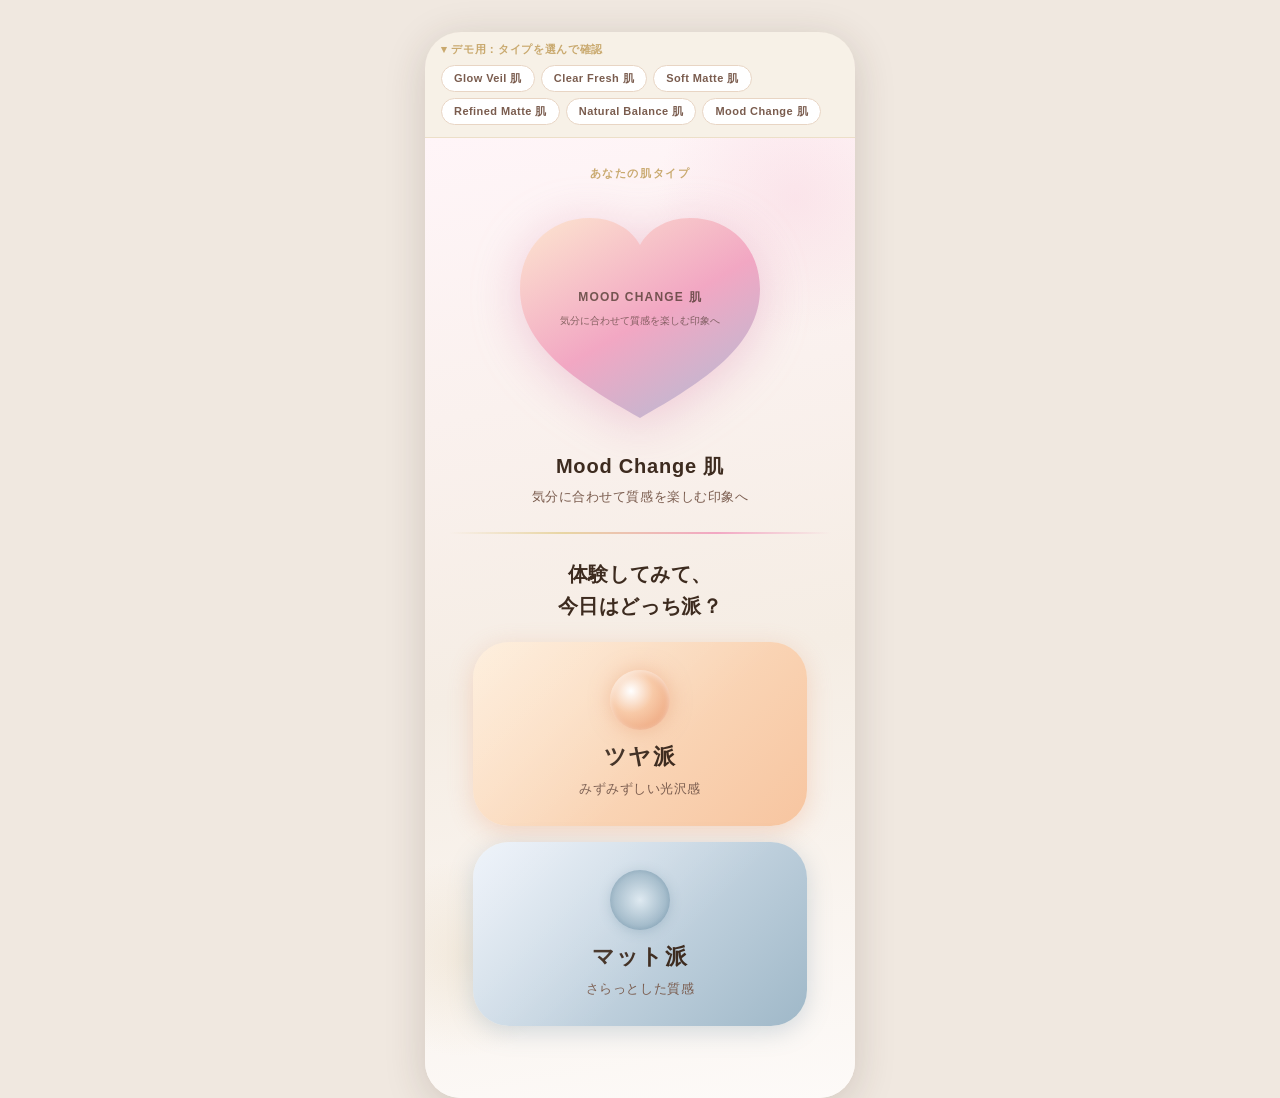
==== index.html @ ac56bbd9 "Add cosmetics event skin mood diagnosis prototype Co-Authored-By: Claude Sonnet 4.6 <noreply@anthrop" ====
<!DOCTYPE html>
<html lang="ja">
<head>
  <meta charset="UTF-8" />
  <meta name="viewport" content="width=device-width, initial-scale=1.0" />
  <title>今日の肌ムード診断</title>
  <link rel="stylesheet" href="style.css" />
</head>
<body>
  <!-- PC表示時のスマホフレーム -->
  <div class="app-frame">

    <!-- ===== デモ用タイプ選択バナー（URLパラメータなし時に表示） ===== -->
    <div id="demo-selector" class="demo-selector" style="display:none;">
      <p class="demo-selector-label">&#9662; デモ用：タイプを選んで確認</p>
      <div class="demo-selector-btns" id="demo-selector-btns"></div>
    </div>

    <!-- ===== 投票画面（最初の画面） ===== -->
    <!-- URLパラメータ ?type=xxx で肌タイプを受け取り表示 -->
    <div id="screen-vote" class="screen active">

      <!-- 背景装飾 -->
      <div class="vote-bg">
        <div class="vote-bg-circle vote-bg-c1"></div>
        <div class="vote-bg-circle vote-bg-c2"></div>
      </div>

      <!-- ハート＋タイプ情報エリア -->
      <div class="vote-type-area">
        <p class="vote-area-eyebrow">あなたの肌タイプ</p>
        <div class="seal-container">
          <div class="heart-seal-shadow">
            <div class="heart-seal" id="heart-seal">
              <div class="seal-inner">
                <div class="seal-type-label" id="seal-label"></div>
                <div class="seal-copy" id="seal-copy"></div>
              </div>
            </div>
          </div>
        </div>
        <h2 class="vote-type-headline" id="vote-type-headline"></h2>
        <p class="vote-type-copy" id="vote-type-copy"></p>
      </div>

      <!-- 投票セクション -->
      <div class="vote-question-wrap">
        <div class="vote-wave-deco"></div>
        <h3 class="vote-title">体験してみて、<br>今日はどっち派？</h3>

        <div class="vote-buttons" id="vote-buttons">
          <button class="vote-btn vote-btn-glow" onclick="vote('glow')">
            <div class="vote-btn-icon glow-icon"></div>
            <span class="vote-btn-label">ツヤ派</span>
            <span class="vote-btn-sub">みずみずしい光沢感</span>
          </button>
          <button class="vote-btn vote-btn-matte" onclick="vote('matte')">
            <div class="vote-btn-icon matte-icon"></div>
            <span class="vote-btn-label">マット派</span>
            <span class="vote-btn-sub">さらっとした質感</span>
          </button>
        </div>

        <!-- 投票後に表示される結果バー -->
        <div class="vote-result" id="vote-result" style="display:none;">
          <p class="vote-result-title">みんなの投票結果</p>
          <div class="vote-bars">
            <div class="vote-bar-row">
              <span class="vote-bar-name glow-color">ツヤ派</span>
              <div class="vote-bar-track">
                <div class="vote-bar-fill glow-bar" id="bar-glow"></div>
              </div>
              <span class="vote-bar-pct" id="pct-glow">0%</span>
            </div>
            <div class="vote-bar-row">
              <span class="vote-bar-name matte-color">マット派</span>
              <div class="vote-bar-track">
                <div class="vote-bar-fill matte-bar" id="bar-matte"></div>
              </div>
              <span class="vote-bar-pct" id="pct-matte">0%</span>
            </div>
          </div>
          <button class="btn btn-primary btn-large" onclick="goToResultScreen()" style="margin-top:24px;">
            結果を見る
          </button>
        </div>
      </div>
    </div>

    <!-- ===== C. 結果表示モード ===== -->

    <!-- 5. 結果画面 -->
    <div id="screen-result" class="screen">
      <div class="result-header">
        <div class="result-badge" id="result-badge"></div>
        <h2 class="result-type-name" id="result-type-name"></h2>
        <p class="result-comment" id="result-comment"></p>
      </div>

      <div class="product-section">
        <p class="product-section-title">おすすめファンデーション</p>
        <div class="product-cards">
          <!-- ツヤタイプ -->
          <div class="product-card" id="product-glow">
            <div class="product-card-visual glow-visual">
              <div class="product-shape glow-shape"></div>
            </div>
            <div class="product-card-info">
              <span class="product-type-tag">ツヤタイプ</span>
              <p class="product-name">Luminous Glow<br>Foundation</p>
              <p class="product-desc">光をまとう薄膜テクスチャー</p>
            </div>
          </div>
          <!-- マットタイプ -->
          <div class="product-card" id="product-matte">
            <div class="product-card-visual matte-visual">
              <div class="product-shape matte-shape"></div>
            </div>
            <div class="product-card-info">
              <span class="product-type-tag">マットタイプ</span>
              <p class="product-name">Velvet Matte<br>Foundation</p>
              <p class="product-desc">なめらかな素肌仕上がり</p>
            </div>
          </div>
        </div>
      </div>

      <!-- 夏のお手入れtipsセクション（JavaScriptで動的生成） -->
      <div id="summer-tips-section"></div>

      <button class="btn btn-ghost btn-large" onclick="restartDiagnosis()">
        もう一度診断する
      </button>
    </div>

  </div><!-- /.app-frame -->

  <script src="script.js"></script>
</body>
</html>
---- style.css ----
/* ========================================
   CSS カスタムプロパティ（デザイントークン）
   ======================================== */
:root {
  --color-pink:        #f2a7c3;
  --color-pink-deep:   #d97fa8;
  --color-pink-light:  #fce8f0;
  --color-beige:       #f5ede4;
  --color-beige-mid:   #e8d5c4;
  --color-gold:        #c9a96e;
  --color-gold-light:  #e8d5a3;
  --color-white:       #ffffff;
  --color-off-white:   #fdfaf8;
  --color-text:        #3d2b1f;
  --color-text-mid:    #7a5c4e;
  --color-text-light:  #b09080;
  --color-glow:        #f7c5a0;
  --color-glow-deep:   #e8956a;
  --color-matte:       #9fb8c8;
  --color-matte-deep:  #5a8099;

  --radius-sm:  8px;
  --radius-md:  16px;
  --radius-lg:  24px;
  --radius-xl:  36px;

  --shadow-sm:  0 2px 8px rgba(61,43,31,.08);
  --shadow-md:  0 4px 20px rgba(61,43,31,.12);
  --shadow-lg:  0 8px 40px rgba(61,43,31,.18);

  --font-main:  'Helvetica Neue', 'Arial', 'Hiragino Kaku Gothic ProN', 'Meiryo', sans-serif;
}

/* ========================================
   リセット・ベース
   ======================================== */
*, *::before, *::after { box-sizing: border-box; margin: 0; padding: 0; }

html, body {
  height: 100%;
  font-family: var(--font-main);
  background: #f0e8e0;
  color: var(--color-text);
  -webkit-font-smoothing: antialiased;
}

button {
  border: none;
  cursor: pointer;
  font-family: inherit;
  transition: opacity .15s, transform .15s;
}
button:active { opacity: .8; transform: scale(.97); }

/* ========================================
   アプリフレーム（PCでスマホ風に見せる）
   ======================================== */
.app-frame {
  position: relative;
  width: 100%;
  max-width: 430px;
  min-height: 100dvh;
  margin: 0 auto;
  background: var(--color-off-white);
  overflow: hidden;
  box-shadow: var(--shadow-lg);
}

@media (min-width: 600px) {
  body { display: flex; align-items: flex-start; justify-content: center; padding: 32px 0; }
  .app-frame {
    min-height: 860px;
    border-radius: var(--radius-xl);
  }
}

/* ========================================
   画面切り替え（SPA）
   ======================================== */
.screen {
  display: none;
  flex-direction: column;
  min-height: 100dvh;
  padding-bottom: 40px;
}
@media (min-width: 600px) {
  .screen { min-height: 860px; }
}
.screen.active { display: flex; }

/* ========================================
   共通ボタン
   ======================================== */
.btn {
  display: block;
  width: calc(100% - 48px);
  margin: 12px auto 0;
  padding: 18px 24px;
  border-radius: var(--radius-xl);
  font-size: 16px;
  font-weight: 600;
  letter-spacing: .08em;
  text-align: center;
}
.btn-large { font-size: 17px; padding: 20px 24px; }

.btn-primary {
  background: linear-gradient(135deg, var(--color-pink-deep) 0%, var(--color-pink) 100%);
  color: var(--color-white);
  box-shadow: 0 4px 16px rgba(217,127,168,.35);
}
.btn-secondary {
  background: linear-gradient(135deg, var(--color-gold) 0%, var(--color-gold-light) 100%);
  color: var(--color-white);
  box-shadow: 0 4px 16px rgba(201,169,110,.3);
}
.btn-ghost {
  background: transparent;
  color: var(--color-text-mid);
  border: 2px solid var(--color-beige-mid);
}

/* ========================================
   1. トップ画面
   ======================================== */
#screen-top {
  background: linear-gradient(160deg, #fff5f8 0%, #fce8f0 40%, #f5ede4 100%);
  align-items: center;
  justify-content: center;
  position: relative;
  overflow: hidden;
}

.top-bg { position: absolute; inset: 0; pointer-events: none; }
.top-decoration {
  position: absolute;
  border-radius: 50%;
  background: radial-gradient(circle, rgba(242,167,195,.25) 0%, transparent 70%);
}
.deco-circle-1 { width: 300px; height: 300px; top: -80px; right: -80px; }
.deco-circle-2 { width: 200px; height: 200px; bottom: 60px; left: -60px; background: radial-gradient(circle, rgba(201,169,110,.2) 0%, transparent 70%); }
.deco-circle-3 { width: 150px; height: 150px; top: 200px; left: 20px; background: radial-gradient(circle, rgba(242,167,195,.15) 0%, transparent 70%); }

.top-content {
  position: relative;
  z-index: 1;
  display: flex;
  flex-direction: column;
  align-items: center;
  padding: 40px 24px 32px;
  gap: 0;
  text-align: center;
  width: 100%;
}

.brand-mark {
  font-size: 22px;
  color: var(--color-gold);
  margin-bottom: 16px;
  letter-spacing: .3em;
}

.top-title {
  font-size: 28px;
  font-weight: 700;
  color: var(--color-text);
  letter-spacing: .05em;
  line-height: 1.3;
  margin-bottom: 12px;
}

.top-subtitle {
  font-size: 14px;
  color: var(--color-text-mid);
  line-height: 1.8;
  letter-spacing: .06em;
  margin-bottom: 32px;
}

/* 顔のイラスト（CSS） */
.top-illustration {
  width: 140px;
  height: 140px;
  border-radius: 50%;
  background: linear-gradient(135deg, #fce8f0 0%, #f5ede4 100%);
  border: 3px solid rgba(201,169,110,.3);
  display: flex;
  align-items: center;
  justify-content: center;
  margin-bottom: 36px;
  position: relative;
  overflow: hidden;
}
.face-shimmer {
  width: 100%;
  height: 100%;
  background:
    radial-gradient(ellipse 60% 40% at 38% 42%, rgba(255,255,255,.9) 0%, transparent 60%),
    radial-gradient(ellipse 80% 80% at 50% 50%, rgba(247,197,160,.4) 0%, transparent 70%);
  position: absolute;
  top: 0; left: 0;
}
.top-illustration::after {
  content: '';
  position: absolute;
  width: 60px;
  height: 60px;
  border-radius: 50%;
  background: radial-gradient(circle, rgba(255,255,255,.7) 0%, rgba(242,167,195,.4) 100%);
  top: 20px; left: 18px;
}

.top-note {
  font-size: 12px;
  color: var(--color-text-light);
  margin-top: 12px;
  letter-spacing: .08em;
}

/* ========================================
   2. 診断質問画面
   ======================================== */
#screen-quiz {
  background: var(--color-off-white);
}

.quiz-header {
  background: linear-gradient(135deg, var(--color-pink-light) 0%, var(--color-beige) 100%);
  padding: 20px 24px 16px;
  display: flex;
  flex-direction: column;
  gap: 8px;
}

.quiz-progress-wrap {
  display: flex;
  align-items: center;
  gap: 12px;
}

.quiz-progress-bar {
  flex: 1;
  height: 6px;
  background: rgba(255,255,255,.6);
  border-radius: 3px;
  overflow: hidden;
}
.quiz-progress-fill {
  height: 100%;
  background: linear-gradient(90deg, var(--color-pink-deep), var(--color-gold));
  border-radius: 3px;
  transition: width .4s ease;
  width: 25%;
}
.quiz-progress-text {
  font-size: 13px;
  color: var(--color-text-mid);
  font-weight: 600;
  white-space: nowrap;
  letter-spacing: .05em;
}

.quiz-body {
  flex: 1;
  padding: 32px 24px;
  display: flex;
  flex-direction: column;
}

.quiz-question {
  font-size: 19px;
  font-weight: 700;
  color: var(--color-text);
  line-height: 1.5;
  margin-bottom: 28px;
  letter-spacing: .03em;
}
.quiz-question span.qnum {
  display: inline-block;
  background: linear-gradient(135deg, var(--color-pink-deep), var(--color-pink));
  color: #fff;
  font-size: 11px;
  font-weight: 700;
  padding: 2px 8px;
  border-radius: 10px;
  margin-right: 8px;
  vertical-align: middle;
  letter-spacing: .05em;
}

.quiz-options {
  display: flex;
  flex-direction: column;
  gap: 14px;
}

.quiz-option {
  background: var(--color-white);
  border: 2px solid var(--color-beige-mid);
  border-radius: var(--radius-lg);
  padding: 18px 20px;
  text-align: left;
  display: flex;
  align-items: center;
  gap: 14px;
  transition: border-color .2s, background .2s;
  box-shadow: var(--shadow-sm);
}
.quiz-option:hover, .quiz-option:focus {
  border-color: var(--color-pink);
  background: var(--color-pink-light);
  outline: none;
}
.quiz-option-letter {
  width: 32px;
  height: 32px;
  border-radius: 50%;
  background: linear-gradient(135deg, var(--color-beige), var(--color-beige-mid));
  display: flex;
  align-items: center;
  justify-content: center;
  font-size: 13px;
  font-weight: 700;
  color: var(--color-text-mid);
  flex-shrink: 0;
}
.quiz-option-text {
  font-size: 16px;
  color: var(--color-text);
  line-height: 1.4;
  letter-spacing: .03em;
}

/* ========================================
   3. 診断結果シール案内画面
   ======================================== */
#screen-result-seal {
  background: linear-gradient(160deg, #fff5f8 0%, var(--color-beige) 100%);
}

.seal-screen-header {
  padding: 28px 24px 12px;
  text-align: center;
}
.seal-screen-label {
  font-size: 11px;
  letter-spacing: .15em;
  color: var(--color-gold);
  text-transform: uppercase;
  font-weight: 600;
  margin-bottom: 6px;
}
.seal-screen-title {
  font-size: 22px;
  font-weight: 700;
  color: var(--color-text);
  letter-spacing: .04em;
}

/* ハート型シール */
.seal-container {
  display: flex;
  justify-content: center;
  align-items: center;
  padding: 20px 24px;
}

/*
  ハート形は clip-path path() で実現する。
  240×220px のハートパス（SVGパス記法）
*/
/* drop-shadowはclip-pathと同一要素に使えないため外側ラッパーに設定 */
.heart-seal-shadow {
  filter: drop-shadow(0 8px 24px rgba(217,127,168,.35));
}

.heart-seal {
  position: relative;
  width: 240px;
  height: 220px;
  clip-path: path('M 120 205 C 55 168 0 132 0 76 C 0 36 28 5 70 5 C 94 5 112 17 120 32 C 128 17 146 5 170 5 C 212 5 240 36 240 76 C 240 132 185 168 120 205 Z');
}

/* ハート内コンテンツ */
.seal-inner {
  position: absolute;
  inset: 0;
  display: flex;
  flex-direction: column;
  align-items: center;
  justify-content: center;
  padding: 20px 24px 44px;
  gap: 8px;
  text-align: center;
}

/* タイプ別ハートカラー（.heart-seal 自体に背景を設定、clip-pathで切り抜く） */
.heart-seal.type-glow    { background: linear-gradient(150deg, #fde8d0 0%, #f7c5a0 100%); }
.heart-seal.type-clear   { background: linear-gradient(150deg, #fce8f0 0%, #f2a7c3 100%); }
.heart-seal.type-soft    { background: linear-gradient(150deg, #f0e8f8 0%, #d4b8e8 100%); }
.heart-seal.type-refined { background: linear-gradient(150deg, #e8eff8 0%, #a8c0d8 100%); }
.heart-seal.type-natural { background: linear-gradient(150deg, #f0f5e8 0%, #c8d8a8 100%); }
.heart-seal.type-mood    { background: linear-gradient(150deg, #fde8d0 0%, #f2a7c3 50%, #a8c0d8 100%); }

.seal-type-label {
  font-size: 12px;
  font-weight: 700;
  color: rgba(61,43,31,.7);
  letter-spacing: .1em;
  text-transform: uppercase;
  text-align: center;
}
.seal-copy {
  font-size: 10px;
  color: rgba(61,43,31,.6);
  text-align: center;
  line-height: 1.4;
  margin-bottom: 6px;
}
.seal-qr-box {
  display: flex;
  flex-direction: column;
  align-items: center;
  gap: 4px;
}
.seal-qr-placeholder {
  width: 52px;
  height: 52px;
  border: 2px solid rgba(61,43,31,.25);
  border-radius: 6px;
  display: flex;
  align-items: center;
  justify-content: center;
  background: rgba(255,255,255,.6);
  font-size: 11px;
  font-weight: 700;
  color: rgba(61,43,31,.4);
  letter-spacing: .05em;
}
.seal-qr-note {
  font-size: 8px;
  color: rgba(61,43,31,.5);
  text-align: center;
  line-height: 1.4;
}

/* スタッフカード */
.staff-card {
  background: var(--color-white);
  border-radius: var(--radius-lg);
  margin: 8px 24px 16px;
  padding: 18px 20px;
  box-shadow: var(--shadow-md);
  border-left: 4px solid var(--color-gold);
}
.staff-card-header {
  display: flex;
  align-items: center;
  gap: 8px;
  margin-bottom: 10px;
}
.staff-badge {
  background: var(--color-gold);
  color: #fff;
  font-size: 10px;
  font-weight: 700;
  padding: 2px 8px;
  border-radius: 4px;
  letter-spacing: .1em;
}
.staff-card-title {
  font-size: 13px;
  font-weight: 700;
  color: var(--color-text-mid);
  letter-spacing: .05em;
}
.staff-point {
  font-size: 14px;
  color: var(--color-text);
  line-height: 1.7;
  margin-bottom: 12px;
}
.staff-talk-wrap {
  background: var(--color-beige);
  border-radius: var(--radius-sm);
  padding: 10px 14px;
}
.staff-talk-label {
  font-size: 10px;
  font-weight: 700;
  color: var(--color-gold);
  letter-spacing: .1em;
  display: block;
  margin-bottom: 4px;
}
.staff-talk {
  font-size: 13px;
  color: var(--color-text);
  line-height: 1.7;
  font-style: italic;
}

/* ========================================
   デモ用タイプ選択バナー
   ======================================== */
.demo-selector {
  background: rgba(201,169,110,.12);
  border-bottom: 1px solid rgba(201,169,110,.25);
  padding: 10px 16px 12px;
  position: relative;
  z-index: 10;
}
.demo-selector-label {
  font-size: 11px;
  color: var(--color-gold);
  font-weight: 600;
  letter-spacing: .06em;
  margin-bottom: 8px;
}
.demo-selector-btns {
  display: flex;
  flex-wrap: wrap;
  gap: 6px;
}
.demo-type-btn {
  background: var(--color-white);
  border: 1.5px solid var(--color-beige-mid);
  border-radius: 20px;
  font-size: 11px;
  font-weight: 600;
  color: var(--color-text-mid);
  padding: 5px 12px;
  letter-spacing: .04em;
  transition: background .15s, border-color .15s, color .15s;
}
.demo-type-btn.active,
.demo-type-btn:hover {
  background: var(--color-gold);
  border-color: var(--color-gold);
  color: #fff;
}

/* ========================================
   4. 投票画面（最初の画面）
   ======================================== */
#screen-vote {
  background: linear-gradient(170deg, #fff5f8 0%, var(--color-beige) 55%, var(--color-off-white) 100%);
  position: relative;
  overflow: hidden;
}

/* 背景の装飾円 */
.vote-bg { position: absolute; inset: 0; pointer-events: none; }
.vote-bg-circle {
  position: absolute;
  border-radius: 50%;
}
.vote-bg-c1 {
  width: 280px; height: 280px;
  top: -80px; right: -80px;
  background: radial-gradient(circle, rgba(242,167,195,.2) 0%, transparent 70%);
}
.vote-bg-c2 {
  width: 200px; height: 200px;
  bottom: 40px; left: -60px;
  background: radial-gradient(circle, rgba(201,169,110,.15) 0%, transparent 70%);
}

/* タイプ情報エリア（ハート＋テキスト） */
.vote-type-area {
  position: relative;
  z-index: 1;
  display: flex;
  flex-direction: column;
  align-items: center;
  padding: 28px 24px 8px;
  text-align: center;
}
.vote-area-eyebrow {
  font-size: 11px;
  font-weight: 700;
  letter-spacing: .14em;
  color: var(--color-gold);
  text-transform: uppercase;
  margin-bottom: 12px;
}
.vote-type-headline {
  font-size: 20px;
  font-weight: 700;
  color: var(--color-text);
  letter-spacing: .04em;
  margin-bottom: 6px;
}
.vote-type-copy {
  font-size: 13px;
  color: var(--color-text-mid);
  line-height: 1.7;
  letter-spacing: .04em;
}

/* 投票セクション */
.vote-question-wrap {
  position: relative;
  z-index: 1;
  padding: 0 24px 32px;
}
.vote-wave-deco {
  width: 100%;
  height: 2px;
  background: linear-gradient(90deg, transparent 0%, var(--color-gold-light) 30%, var(--color-pink) 70%, transparent 100%);
  margin: 16px 0 24px;
  border-radius: 1px;
}
.vote-title {
  font-size: 20px;
  font-weight: 700;
  color: var(--color-text);
  line-height: 1.6;
  letter-spacing: .03em;
  text-align: center;
  margin-bottom: 20px;
}

.vote-buttons {
  display: flex;
  flex-direction: column;
  gap: 16px;
  padding: 0 24px;
}

.vote-btn {
  border-radius: var(--radius-xl);
  padding: 28px 24px;
  display: flex;
  flex-direction: column;
  align-items: center;
  gap: 8px;
  transition: transform .2s, box-shadow .2s;
  position: relative;
  overflow: hidden;
}
.vote-btn:active { transform: scale(.97); }
.vote-btn::before {
  content: '';
  position: absolute;
  inset: 0;
  background: linear-gradient(135deg, rgba(255,255,255,.3) 0%, transparent 60%);
  pointer-events: none;
}

.vote-btn-glow {
  background: linear-gradient(135deg, #fde8d0 0%, #f7c5a0 100%);
  box-shadow: 0 6px 24px rgba(232,149,106,.3);
}
.vote-btn-matte {
  background: linear-gradient(135deg, #e8eff8 0%, #9fb8c8 100%);
  box-shadow: 0 6px 24px rgba(90,128,153,.25);
}

/* アイコン（CSS装飾） */
.vote-btn-icon {
  width: 60px;
  height: 60px;
  border-radius: 50%;
  margin-bottom: 4px;
}
.glow-icon {
  background: radial-gradient(circle at 35% 35%, #fff 0%, #f7c5a0 40%, #e8956a 100%);
  box-shadow: 0 0 20px rgba(232,149,106,.5), inset 0 2px 6px rgba(255,255,255,.6);
}
.matte-icon {
  background: radial-gradient(circle at 50% 50%, #dce8f0 0%, #9fb8c8 60%, #5a8099 100%);
  box-shadow: 0 2px 12px rgba(90,128,153,.3);
}

.vote-btn-label {
  font-size: 22px;
  font-weight: 700;
  color: var(--color-text);
  letter-spacing: .05em;
}
.vote-btn-sub {
  font-size: 13px;
  color: var(--color-text-mid);
  letter-spacing: .04em;
}

/* 投票結果バー */
.vote-result {
  padding: 28px 24px 0;
}
.vote-result-title {
  font-size: 14px;
  font-weight: 600;
  color: var(--color-text-mid);
  letter-spacing: .08em;
  text-align: center;
  margin-bottom: 18px;
}
.vote-bars {
  display: flex;
  flex-direction: column;
  gap: 14px;
}
.vote-bar-row {
  display: flex;
  align-items: center;
  gap: 10px;
}
.vote-bar-name {
  font-size: 14px;
  font-weight: 600;
  width: 56px;
  flex-shrink: 0;
  letter-spacing: .03em;
}
.glow-color  { color: var(--color-glow-deep); }
.matte-color { color: var(--color-matte-deep); }

.vote-bar-track {
  flex: 1;
  height: 24px;
  background: var(--color-beige);
  border-radius: 12px;
  overflow: hidden;
}
.vote-bar-fill {
  height: 100%;
  border-radius: 12px;
  width: 0%;
  transition: width 1s cubic-bezier(.4,0,.2,1);
}
.glow-bar  { background: linear-gradient(90deg, var(--color-glow), var(--color-glow-deep)); }
.matte-bar { background: linear-gradient(90deg, var(--color-matte), var(--color-matte-deep)); }

.vote-bar-pct {
  font-size: 15px;
  font-weight: 700;
  color: var(--color-text);
  width: 38px;
  text-align: right;
  flex-shrink: 0;
}

/* ========================================
   5. 結果画面
   ======================================== */
#screen-result {
  background: linear-gradient(160deg, var(--color-beige) 0%, var(--color-off-white) 100%);
}

.result-header {
  padding: 36px 24px 24px;
  text-align: center;
}
.result-badge {
  width: 80px;
  height: 80px;
  border-radius: 50%;
  margin: 0 auto 16px;
  background: linear-gradient(135deg, var(--color-pink-light), var(--color-pink));
  border: 3px solid rgba(201,169,110,.3);
  position: relative;
  display: flex;
  align-items: center;
  justify-content: center;
}
.result-badge::after {
  content: '&#10022;';
  font-size: 28px;
  color: var(--color-gold);
}
/* JavaScriptでtype別カラーを.result-badge[data-type=xxx]に設定 */

.result-type-name {
  font-size: 24px;
  font-weight: 700;
  color: var(--color-text);
  letter-spacing: .04em;
  margin-bottom: 12px;
}
.result-comment {
  font-size: 15px;
  color: var(--color-text-mid);
  line-height: 1.8;
  letter-spacing: .04em;
}

/* 商品カード */
.product-section {
  padding: 8px 24px 20px;
}
.product-section-title {
  font-size: 13px;
  font-weight: 600;
  color: var(--color-text-light);
  letter-spacing: .12em;
  text-align: center;
  margin-bottom: 14px;
  text-transform: uppercase;
}
.product-cards {
  display: flex;
  gap: 12px;
}
.product-card {
  flex: 1;
  background: var(--color-white);
  border-radius: var(--radius-lg);
  overflow: hidden;
  box-shadow: var(--shadow-sm);
  border: 2px solid transparent;
  transition: border-color .3s, box-shadow .3s;
}
.product-card.highlight {
  border-color: var(--color-gold);
  box-shadow: 0 4px 20px rgba(201,169,110,.25);
}
.product-card-visual {
  height: 90px;
  display: flex;
  align-items: center;
  justify-content: center;
}
.glow-visual  { background: linear-gradient(135deg, #fde8d0, #f7c5a0); }
.matte-visual { background: linear-gradient(135deg, #e8eff8, #9fb8c8); }

.product-shape {
  width: 48px;
  height: 72px;
  border-radius: 24px;
}
.glow-shape {
  background: radial-gradient(ellipse at 35% 35%, rgba(255,255,255,.9) 0%, rgba(247,197,160,.8) 50%, rgba(232,149,106,.6) 100%);
  box-shadow: 0 0 16px rgba(232,149,106,.4), inset 0 4px 8px rgba(255,255,255,.5);
}
.matte-shape {
  background: linear-gradient(160deg, #dce8f0 0%, #9fb8c8 100%);
  box-shadow: inset 0 2px 4px rgba(255,255,255,.4);
}

.product-card-info {
  padding: 12px 14px 14px;
}
.product-type-tag {
  display: inline-block;
  font-size: 10px;
  font-weight: 700;
  letter-spacing: .08em;
  background: var(--color-beige);
  color: var(--color-text-mid);
  padding: 2px 8px;
  border-radius: 4px;
  margin-bottom: 6px;
}
.product-name {
  font-size: 13px;
  font-weight: 700;
  color: var(--color-text);
  line-height: 1.4;
  margin-bottom: 4px;
}
.product-desc {
  font-size: 11px;
  color: var(--color-text-light);
  line-height: 1.5;
}

/* ========================================
   夏のお手入れtipsセクション
   ======================================== */
.tips-section {
  padding: 4px 24px 20px;
}
.tips-section-header {
  display: flex;
  align-items: center;
  gap: 8px;
  margin-bottom: 14px;
}
.tips-season-badge {
  display: inline-flex;
  align-items: center;
  gap: 5px;
  background: linear-gradient(135deg, #ffe8b0 0%, #ffd070 100%);
  color: #7a5200;
  font-size: 11px;
  font-weight: 700;
  padding: 4px 10px;
  border-radius: 20px;
  letter-spacing: .06em;
}
.tips-section-title {
  font-size: 14px;
  font-weight: 700;
  color: var(--color-text-mid);
  letter-spacing: .05em;
}
.tips-list {
  display: flex;
  flex-direction: column;
  gap: 10px;
}
.tip-card {
  background: var(--color-white);
  border-radius: var(--radius-md);
  padding: 14px 16px;
  display: flex;
  align-items: flex-start;
  gap: 12px;
  box-shadow: var(--shadow-sm);
  border-left: 3px solid var(--color-gold-light);
}
.tip-icon {
  font-size: 22px;
  line-height: 1;
  flex-shrink: 0;
  margin-top: 1px;
}
.tip-body {}
.tip-title {
  font-size: 13px;
  font-weight: 700;
  color: var(--color-text);
  margin-bottom: 4px;
  letter-spacing: .03em;
}
.tip-text {
  font-size: 12px;
  color: var(--color-text-mid);
  line-height: 1.7;
  letter-spacing: .03em;
}

/* ========================================
   6. 結果カード画面
   ======================================== */
#screen-card {
  background: var(--color-beige);
  align-items: center;
  padding-top: 28px;
  padding-bottom: 32px;
}

.story-card {
  width: calc(100% - 48px);
  max-width: 340px;
  border-radius: var(--radius-xl);
  min-height: 540px;
  position: relative;
  overflow: hidden;
  box-shadow: var(--shadow-lg);
  margin-bottom: 24px;
}

/* カード背景グラデーション（JavaScriptでtypeクラスを付与） */
.story-card.type-glow    { background: linear-gradient(160deg, #fff5ee 0%, #fde8d0 40%, #f7c5a0 100%); }
.story-card.type-clear   { background: linear-gradient(160deg, #fff5f8 0%, #fce8f0 40%, #f2a7c3 100%); }
.story-card.type-soft    { background: linear-gradient(160deg, #f8f4ff 0%, #f0e8f8 40%, #d4b8e8 100%); }
.story-card.type-refined { background: linear-gradient(160deg, #f4f8ff 0%, #e8eff8 40%, #a8c0d8 100%); }
.story-card.type-natural { background: linear-gradient(160deg, #f5faf0 0%, #f0f5e8 40%, #c8d8a8 100%); }
.story-card.type-mood    { background: linear-gradient(160deg, #fff5f8 0%, #fde8d0 50%, #a8c0d8 100%); }

.card-bg-deco {
  position: absolute;
  width: 240px;
  height: 240px;
  border-radius: 50%;
  background: radial-gradient(circle, rgba(255,255,255,.35) 0%, transparent 70%);
  top: -60px;
  right: -60px;
  pointer-events: none;
}

.card-content {
  position: relative;
  z-index: 1;
  display: flex;
  flex-direction: column;
  align-items: center;
  padding: 36px 28px 32px;
  gap: 0;
  text-align: center;
}

.card-brand {
  font-size: 10px;
  font-weight: 700;
  letter-spacing: .2em;
  color: var(--color-gold);
  margin-bottom: 20px;
}

/* カード内ハートアイコン */
.card-heart-icon {
  width: 60px;
  height: 55px;
  position: relative;
  margin-bottom: 16px;
}
.card-heart-icon::before,
.card-heart-icon::after {
  content: '';
  position: absolute;
  width: 30px;
  height: 30px;
  border-radius: 50% 50% 0 0;
  top: 0;
}
.card-heart-icon::before {
  left: 0;
  transform-origin: 100% 100%;
  transform: rotate(-45deg);
}
.card-heart-icon::after {
  left: 15px;
  transform-origin: 0% 100%;
  transform: rotate(45deg);
}

.story-card.type-glow    .card-heart-icon::before,
.story-card.type-glow    .card-heart-icon::after    { background: var(--color-glow-deep); }
.story-card.type-clear   .card-heart-icon::before,
.story-card.type-clear   .card-heart-icon::after    { background: var(--color-pink-deep); }
.story-card.type-soft    .card-heart-icon::before,
.story-card.type-soft    .card-heart-icon::after    { background: #9b6ec8; }
.story-card.type-refined .card-heart-icon::before,
.story-card.type-refined .card-heart-icon::after    { background: var(--color-matte-deep); }
.story-card.type-natural .card-heart-icon::before,
.story-card.type-natural .card-heart-icon::after    { background: #7a9858; }
.story-card.type-mood    .card-heart-icon::before,
.story-card.type-mood    .card-heart-icon::after    { background: var(--color-pink-deep); }

.card-type-name {
  font-size: 20px;
  font-weight: 700;
  color: var(--color-text);
  letter-spacing: .04em;
  margin-bottom: 8px;
}
.card-copy {
  font-size: 13px;
  color: var(--color-text-mid);
  line-height: 1.7;
  letter-spacing: .04em;
  margin-bottom: 20px;
}

.card-divider {
  width: 40px;
  height: 2px;
  background: linear-gradient(90deg, transparent, var(--color-gold), transparent);
  margin-bottom: 20px;
}

.card-vote-result {
  background: rgba(255,255,255,.55);
  border-radius: var(--radius-md);
  padding: 14px 24px;
  margin-bottom: 14px;
  width: 100%;
}
.card-vote-label {
  font-size: 10px;
  font-weight: 600;
  color: var(--color-text-light);
  letter-spacing: .12em;
  margin-bottom: 4px;
}
.card-vote-value {
  font-size: 20px;
  font-weight: 700;
  color: var(--color-text);
  letter-spacing: .06em;
}

.card-finish-section {
  background: rgba(255,255,255,.55);
  border-radius: var(--radius-md);
  padding: 14px 24px;
  margin-bottom: 20px;
  width: 100%;
}
.card-finish-label {
  font-size: 10px;
  font-weight: 600;
  color: var(--color-text-light);
  letter-spacing: .12em;
  margin-bottom: 4px;
}
.card-finish-value {
  font-size: 16px;
  font-weight: 700;
  color: var(--color-text);
  line-height: 1.5;
  letter-spacing: .04em;
}

.card-cta {
  background: rgba(201,169,110,.2);
  border-radius: var(--radius-md);
  padding: 12px 20px;
  width: 100%;
  display: flex;
  align-items: center;
  gap: 8px;
}
.card-cta-icon {
  font-size: 14px;
  color: var(--color-gold);
  flex-shrink: 0;
}
.card-cta p {
  font-size: 12px;
  font-weight: 600;
  color: var(--color-text-mid);
  line-height: 1.5;
  letter-spacing: .04em;
  text-align: left;
}

.card-bottom-deco {
  width: 60px;
  height: 2px;
  background: linear-gradient(90deg, transparent, rgba(201,169,110,.4), transparent);
  margin-top: 20px;
}

/* ========================================
   ユーティリティ
   ======================================== */
.u-hidden { display: none !important; }
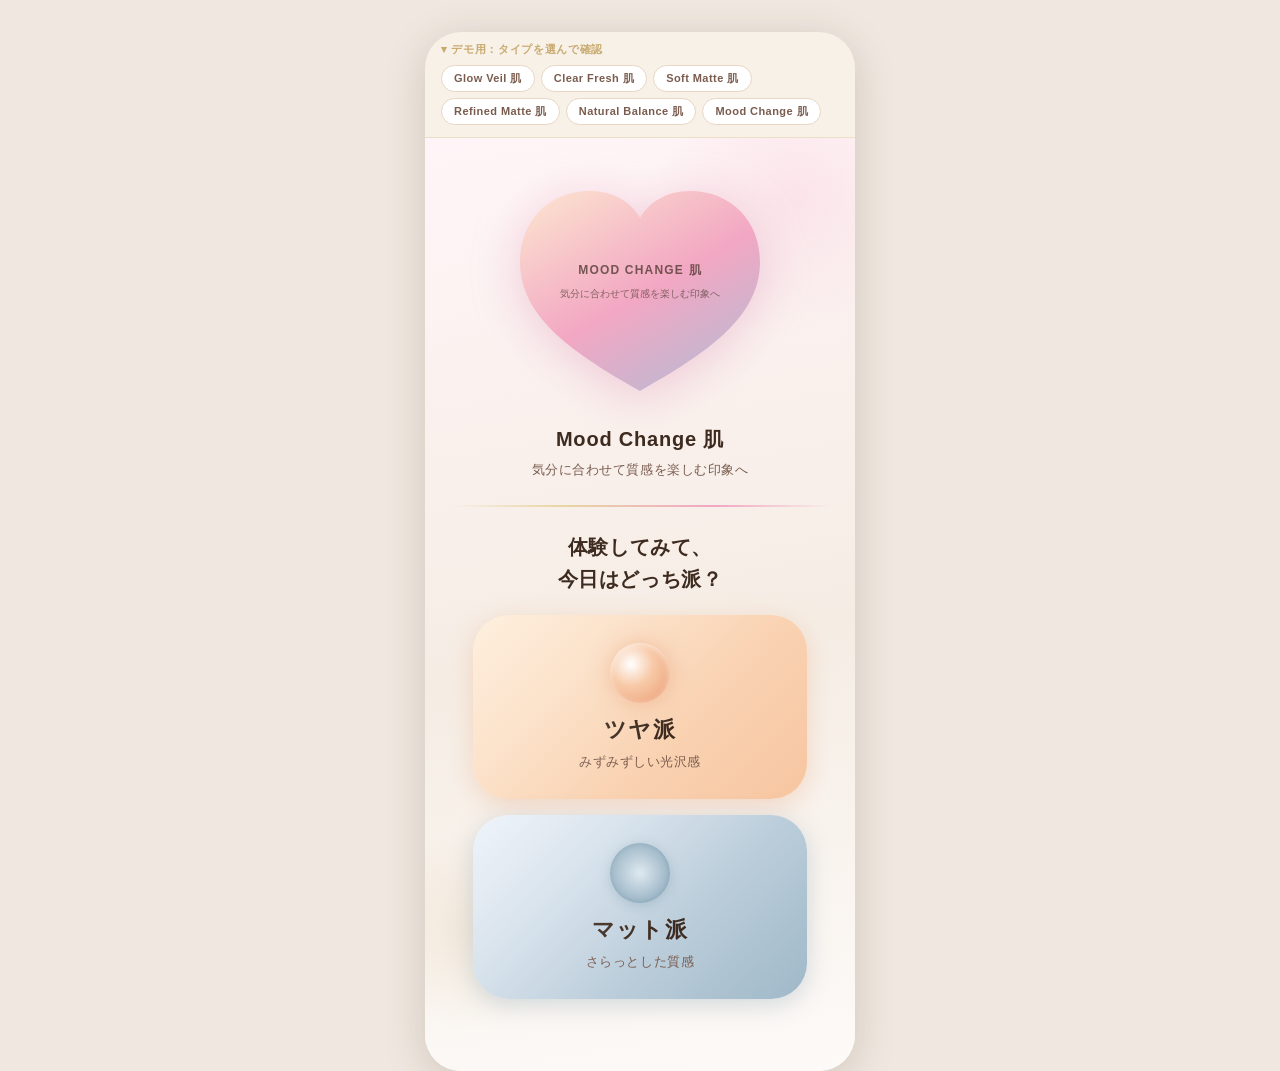
==== commit 66eb9ff8: "Remove あなたの肌タイプ label from vote screen Co-Authored-By: Claude Sonnet 4.6 <noreply@anthropic.com>" ====
--- a/index.html
+++ b/index.html
@@ -28,8 +28,7 @@
 
       <!-- ハート＋タイプ情報エリア -->
       <div class="vote-type-area">
-        <p class="vote-area-eyebrow">あなたの肌タイプ</p>
-        <div class="seal-container">
+<div class="seal-container">
           <div class="heart-seal-shadow">
             <div class="heart-seal" id="heart-seal">
               <div class="seal-inner">
@@ -81,7 +80,7 @@
             </div>
           </div>
           <button class="btn btn-primary btn-large" onclick="goToResultScreen()" style="margin-top:24px;">
-            結果を見る
+            あなたにぴったりのお手入れは？
           </button>
         </div>
       </div>
@@ -129,7 +128,7 @@
       <div id="summer-tips-section"></div>
 
       <button class="btn btn-ghost btn-large" onclick="restartDiagnosis()">
-        もう一度診断する
+        戻る
       </button>
     </div>
 
--- a/style.css
+++ b/style.css
@@ -766,7 +766,7 @@
   justify-content: center;
 }
 .result-badge::after {
-  content: '&#10022;';
+  content: '\2726';
   font-size: 28px;
   color: var(--color-gold);
 }
@@ -870,13 +870,13 @@
    夏のお手入れtipsセクション
    ======================================== */
 .tips-section {
-  padding: 4px 24px 20px;
+  padding: 12px 24px 32px;
 }
 .tips-section-header {
   display: flex;
   align-items: center;
-  gap: 8px;
-  margin-bottom: 14px;
+  gap: 10px;
+  margin-bottom: 20px;
 }
 .tips-season-badge {
   display: inline-flex;
@@ -884,14 +884,14 @@
   gap: 5px;
   background: linear-gradient(135deg, #ffe8b0 0%, #ffd070 100%);
   color: #7a5200;
-  font-size: 11px;
-  font-weight: 700;
-  padding: 4px 10px;
+  font-size: 12px;
+  font-weight: 700;
+  padding: 6px 14px;
   border-radius: 20px;
   letter-spacing: .06em;
 }
 .tips-section-title {
-  font-size: 14px;
+  font-size: 15px;
   font-weight: 700;
   color: var(--color-text-mid);
   letter-spacing: .05em;
@@ -899,36 +899,36 @@
 .tips-list {
   display: flex;
   flex-direction: column;
-  gap: 10px;
+  gap: 16px;
 }
 .tip-card {
   background: var(--color-white);
-  border-radius: var(--radius-md);
-  padding: 14px 16px;
+  border-radius: var(--radius-lg);
+  padding: 20px 20px;
   display: flex;
   align-items: flex-start;
-  gap: 12px;
-  box-shadow: var(--shadow-sm);
-  border-left: 3px solid var(--color-gold-light);
+  gap: 16px;
+  box-shadow: var(--shadow-md);
+  border-left: 4px solid var(--color-gold-light);
 }
 .tip-icon {
-  font-size: 22px;
+  font-size: 28px;
   line-height: 1;
   flex-shrink: 0;
-  margin-top: 1px;
+  margin-top: 2px;
 }
 .tip-body {}
 .tip-title {
+  font-size: 14px;
+  font-weight: 700;
+  color: var(--color-text);
+  margin-bottom: 6px;
+  letter-spacing: .03em;
+}
+.tip-text {
   font-size: 13px;
-  font-weight: 700;
-  color: var(--color-text);
-  margin-bottom: 4px;
-  letter-spacing: .03em;
-}
-.tip-text {
-  font-size: 12px;
-  color: var(--color-text-mid);
-  line-height: 1.7;
+  color: var(--color-text-mid);
+  line-height: 1.85;
   letter-spacing: .03em;
 }
 
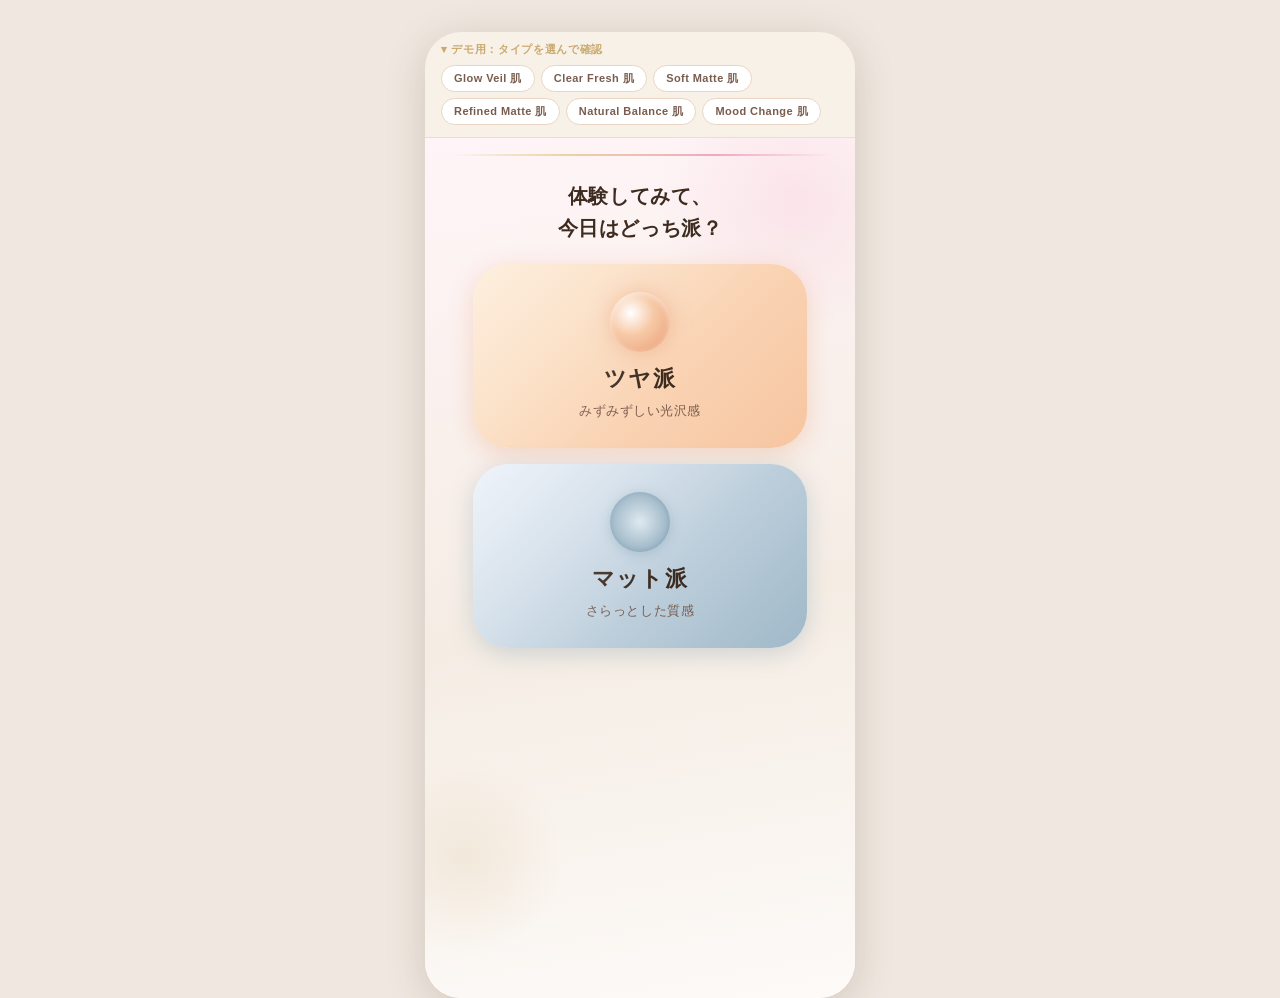
==== commit 71708d21: "Remove heart and type info area from vote screen Co-Authored-By: Claude Sonnet 4.6 <noreply@anthropi" ====
--- a/index.html
+++ b/index.html
@@ -24,22 +24,6 @@
       <div class="vote-bg">
         <div class="vote-bg-circle vote-bg-c1"></div>
         <div class="vote-bg-circle vote-bg-c2"></div>
-      </div>
-
-      <!-- ハート＋タイプ情報エリア -->
-      <div class="vote-type-area">
-<div class="seal-container">
-          <div class="heart-seal-shadow">
-            <div class="heart-seal" id="heart-seal">
-              <div class="seal-inner">
-                <div class="seal-type-label" id="seal-label"></div>
-                <div class="seal-copy" id="seal-copy"></div>
-              </div>
-            </div>
-          </div>
-        </div>
-        <h2 class="vote-type-headline" id="vote-type-headline"></h2>
-        <p class="vote-type-copy" id="vote-type-copy"></p>
       </div>
 
       <!-- 投票セクション -->
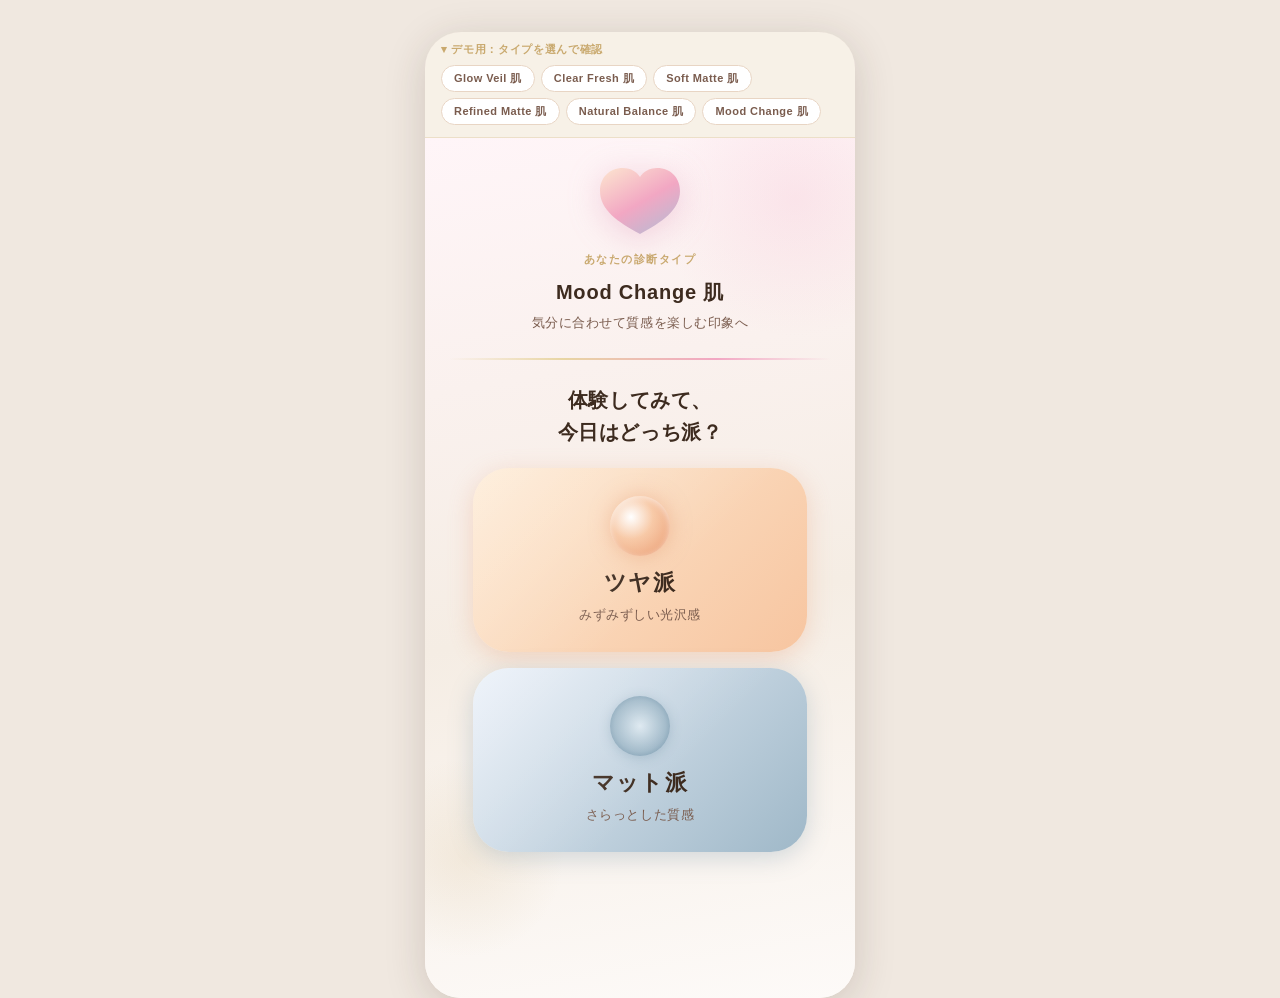
==== commit c73ac149: "Restore heart and type info area to vote screen Co-Authored-By: Claude Sonnet 4.6 <noreply@anthropic" ====
--- a/index.html
+++ b/index.html
@@ -24,6 +24,16 @@
       <div class="vote-bg">
         <div class="vote-bg-circle vote-bg-c1"></div>
         <div class="vote-bg-circle vote-bg-c2"></div>
+      </div>
+
+      <!-- タイプ情報エリア（ハート＋テキスト） -->
+      <div class="vote-type-area" id="vote-type-area">
+        <div class="vote-heart-wrap">
+          <div class="vote-heart" id="vote-heart"></div>
+        </div>
+        <p class="vote-area-eyebrow">あなたの診断タイプ</p>
+        <h2 class="vote-type-headline" id="vote-type-headline"></h2>
+        <p class="vote-type-copy" id="vote-type-copy"></p>
       </div>
 
       <!-- 投票セクション -->
--- a/style.css
+++ b/style.css
@@ -566,6 +566,17 @@
   background: radial-gradient(circle, rgba(201,169,110,.15) 0%, transparent 70%);
 }
 
+/* ハート（投票画面） */
+.vote-heart-wrap {
+  filter: drop-shadow(0 6px 16px rgba(217,127,168,.3));
+  margin-bottom: 12px;
+}
+.vote-heart {
+  width: 80px;
+  height: 74px;
+  clip-path: path('M 40 68 C 18 56 0 44 0 25 C 0 12 9 2 23 2 C 31 2 37 6 40 11 C 43 6 49 2 57 2 C 71 2 80 12 80 25 C 80 44 62 56 40 68 Z');
+}
+
 /* タイプ情報エリア（ハート＋テキスト） */
 .vote-type-area {
   position: relative;
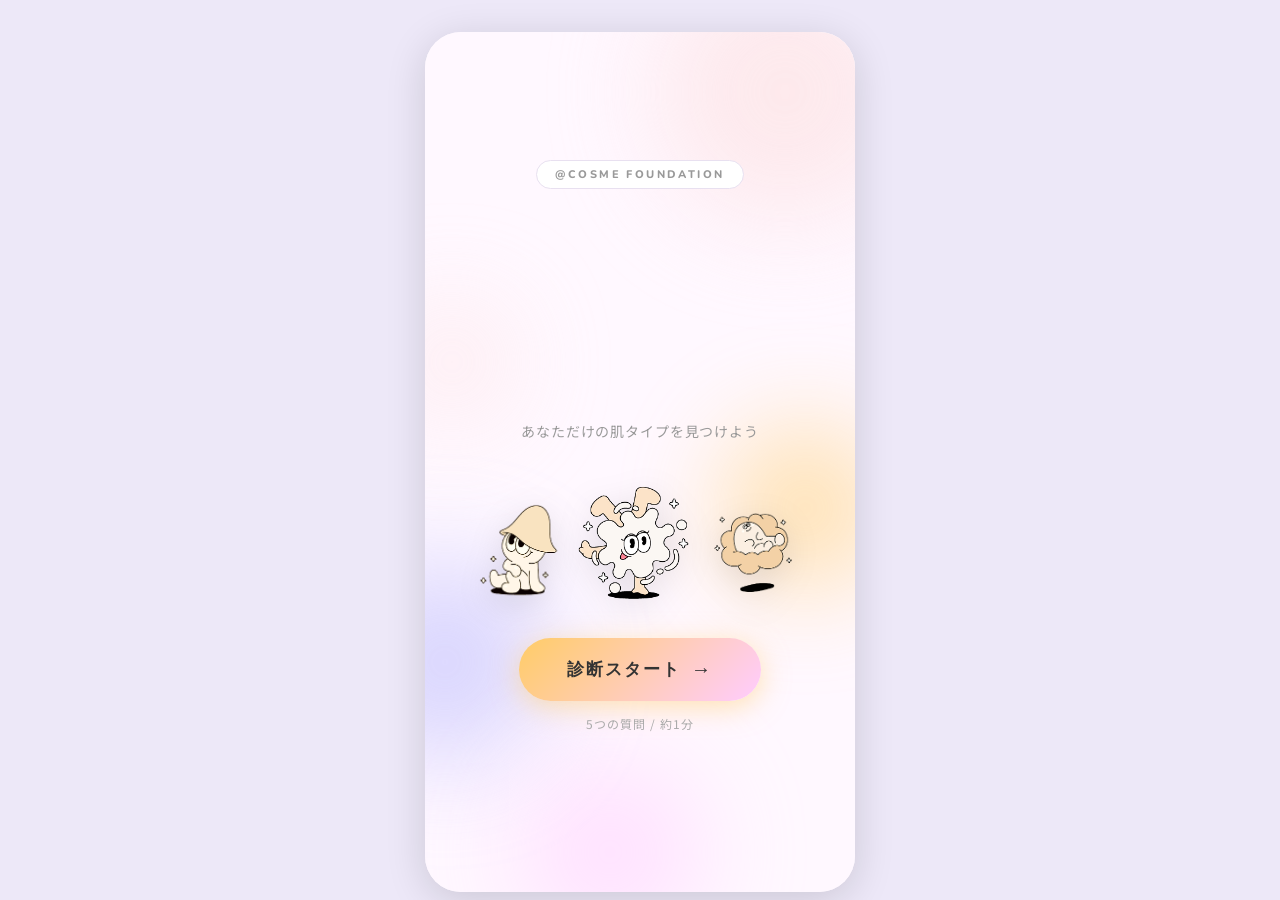
==== commit 29a6edd7: "Update root index/script/style and title.svg Co-Authored-By: Claude Sonnet 4.6 <noreply@anthropic.co" ====
--- a/index.html
+++ b/index.html
@@ -3,12 +3,45 @@
 <head>
   <meta charset="UTF-8" />
   <meta name="viewport" content="width=device-width, initial-scale=1.0" />
-  <title>今日の肌ムード診断</title>
+  <title>FIND YOUR CHARACTER</title>
+  <link rel="preconnect" href="https://fonts.googleapis.com">
+  <link rel="preconnect" href="https://fonts.gstatic.com" crossorigin>
+  <link href="https://fonts.googleapis.com/css2?family=Nunito:wght@800;900&family=Noto+Sans+JP:wght@500;700&display=swap" rel="stylesheet">
   <link rel="stylesheet" href="style.css" />
 </head>
 <body>
   <!-- PC表示時のスマホフレーム -->
   <div class="app-frame">
+
+    <!-- ===== トップ画面 ===== -->
+    <div id="screen-top" class="screen active">
+      <div class="top-blobs">
+        <div class="top-blob top-blob-1"></div>
+        <div class="top-blob top-blob-2"></div>
+        <div class="top-blob top-blob-3"></div>
+        <div class="top-blob top-blob-4"></div>
+        <div class="top-blob top-blob-5"></div>
+      </div>
+      <div class="top-content">
+        <p class="top-brand">@cosme Foundation</p>
+        <div class="top-title-wrap">
+          <video class="title-video" autoplay loop muted playsinline>
+            <source src="assets/title.webm" type="video/webm">
+            <source src="assets/title.mp4" type="video/mp4">
+          </video>
+        </div>
+        <p class="top-sub">あなただけの肌タイプを見つけよう</p>
+        <div class="top-chars-row">
+          <img src="assets/images/chara02.png" alt="" class="top-char-img top-char-a">
+          <img src="assets/images/chara01.png" alt="" class="top-char-img top-char-b">
+          <img src="assets/images/chara03.png" alt="" class="top-char-img top-char-c">
+        </div>
+        <button class="btn-start" onclick="startDiagnosis()">
+          診断スタート <span class="btn-start-arrow">&#8594;</span>
+        </button>
+        <p class="top-note">5つの質問 / 約1分</p>
+      </div>
+    </div>
 
     <!-- ===== デモ用タイプ選択バナー（URLパラメータなし時に表示） ===== -->
     <div id="demo-selector" class="demo-selector" style="display:none;">
@@ -18,7 +51,7 @@
 
     <!-- ===== 投票画面（最初の画面） ===== -->
     <!-- URLパラメータ ?type=xxx で肌タイプを受け取り表示 -->
-    <div id="screen-vote" class="screen active">
+    <div id="screen-vote" class="screen">
 
       <!-- 背景装飾 -->
       <div class="vote-bg">
--- a/style.css
+++ b/style.css
@@ -2,33 +2,41 @@
    CSS カスタムプロパティ（デザイントークン）
    ======================================== */
 :root {
-  --color-pink:        #f2a7c3;
-  --color-pink-deep:   #d97fa8;
-  --color-pink-light:  #fce8f0;
-  --color-beige:       #f5ede4;
-  --color-beige-mid:   #e8d5c4;
-  --color-gold:        #c9a96e;
-  --color-gold-light:  #e8d5a3;
+  /* POP カラーパレット */
+  --color-pink:        #FCDDDD;
+  --color-pink-deep:   #f09090;
+  --color-pink-light:  #fff0f0;
+  --color-beige:       #fff5f8;
+  --color-beige-mid:   #f0dde8;
+  --color-gold:        #FFCC66;
+  --color-gold-light:  #ffe8a0;
   --color-white:       #ffffff;
-  --color-off-white:   #fdfaf8;
-  --color-text:        #3d2b1f;
-  --color-text-mid:    #7a5c4e;
-  --color-text-light:  #b09080;
-  --color-glow:        #f7c5a0;
-  --color-glow-deep:   #e8956a;
-  --color-matte:       #9fb8c8;
-  --color-matte-deep:  #5a8099;
+  --color-off-white:   #fffbff;
+  --color-text:        #333333;
+  --color-text-mid:    #666666;
+  --color-text-light:  #999999;
+  --color-glow:        #FFCC66;
+  --color-glow-deep:   #d4a000;
+  --color-matte:       #B8B8FD;
+  --color-matte-deep:  #6060c0;
+
+  /* 追加 POP カラー */
+  --color-lavender:    #B8B8FD;
+  --color-lilac:       #FFCCFF;
+  --color-gray-mid:    #999999;
+  --color-mauve:       #BAA8BA;
 
   --radius-sm:  8px;
   --radius-md:  16px;
   --radius-lg:  24px;
   --radius-xl:  36px;
 
-  --shadow-sm:  0 2px 8px rgba(61,43,31,.08);
-  --shadow-md:  0 4px 20px rgba(61,43,31,.12);
-  --shadow-lg:  0 8px 40px rgba(61,43,31,.18);
-
-  --font-main:  'Helvetica Neue', 'Arial', 'Hiragino Kaku Gothic ProN', 'Meiryo', sans-serif;
+  --shadow-sm:  0 2px 8px rgba(0,0,0,.06);
+  --shadow-md:  0 4px 20px rgba(0,0,0,.10);
+  --shadow-lg:  0 8px 40px rgba(0,0,0,.14);
+
+  --font-main:  'Noto Sans JP', 'Helvetica Neue', 'Arial', sans-serif;
+  --font-display: 'Nunito', 'Helvetica Neue', 'Arial', sans-serif;
 }
 
 /* ========================================
@@ -39,7 +47,7 @@
 html, body {
   height: 100%;
   font-family: var(--font-main);
-  background: #f0e8e0;
+  background: #ede8f8;
   color: var(--color-text);
   -webkit-font-smoothing: antialiased;
 }
@@ -105,14 +113,14 @@
 .btn-large { font-size: 17px; padding: 20px 24px; }
 
 .btn-primary {
-  background: linear-gradient(135deg, var(--color-pink-deep) 0%, var(--color-pink) 100%);
-  color: var(--color-white);
-  box-shadow: 0 4px 16px rgba(217,127,168,.35);
+  background: linear-gradient(135deg, #FFCC66 0%, #FFCCFF 100%);
+  color: #333;
+  box-shadow: 0 4px 16px rgba(255,204,102,.4);
 }
 .btn-secondary {
-  background: linear-gradient(135deg, var(--color-gold) 0%, var(--color-gold-light) 100%);
-  color: var(--color-white);
-  box-shadow: 0 4px 16px rgba(201,169,110,.3);
+  background: linear-gradient(135deg, #B8B8FD 0%, #FFCCFF 100%);
+  color: #333;
+  box-shadow: 0 4px 16px rgba(184,184,253,.35);
 }
 .btn-ghost {
   background: transparent;
@@ -124,96 +132,133 @@
    1. トップ画面
    ======================================== */
 #screen-top {
-  background: linear-gradient(160deg, #fff5f8 0%, #fce8f0 40%, #f5ede4 100%);
+  background: #fff8ff;
   align-items: center;
   justify-content: center;
   position: relative;
   overflow: hidden;
 }
 
-.top-bg { position: absolute; inset: 0; pointer-events: none; }
-.top-decoration {
+/* カラーブロブ */
+.top-blobs { position: absolute; inset: 0; pointer-events: none; }
+.top-blob {
   position: absolute;
   border-radius: 50%;
-  background: radial-gradient(circle, rgba(242,167,195,.25) 0%, transparent 70%);
-}
-.deco-circle-1 { width: 300px; height: 300px; top: -80px; right: -80px; }
-.deco-circle-2 { width: 200px; height: 200px; bottom: 60px; left: -60px; background: radial-gradient(circle, rgba(201,169,110,.2) 0%, transparent 70%); }
-.deco-circle-3 { width: 150px; height: 150px; top: 200px; left: 20px; background: radial-gradient(circle, rgba(242,167,195,.15) 0%, transparent 70%); }
-
+  filter: blur(52px);
+  opacity: 0.55;
+}
+.top-blob-1 { width: 260px; height: 260px; background: #FCDDDD; top: -70px; right: -60px; }
+.top-blob-2 { width: 200px; height: 200px; background: #B8B8FD; bottom: 130px; left: -80px; }
+.top-blob-3 { width: 160px; height: 160px; background: #FFCC66; top: 46%; right: -30px; }
+.top-blob-4 { width: 180px; height: 180px; background: #FFCCFF; bottom: -50px; left: 22%; }
+.top-blob-5 { width: 110px; height: 110px; background: #FCDDDD; top: 32%; left: -28px; }
+
+/* コンテンツ */
 .top-content {
   position: relative;
   z-index: 1;
   display: flex;
   flex-direction: column;
   align-items: center;
-  padding: 40px 24px 32px;
-  gap: 0;
+  padding: 52px 24px 44px;
   text-align: center;
   width: 100%;
 }
 
-.brand-mark {
-  font-size: 22px;
-  color: var(--color-gold);
-  margin-bottom: 16px;
-  letter-spacing: .3em;
-}
-
-.top-title {
-  font-size: 28px;
-  font-weight: 700;
-  color: var(--color-text);
-  letter-spacing: .05em;
-  line-height: 1.3;
-  margin-bottom: 12px;
-}
-
-.top-subtitle {
+.top-brand {
+  font-family: var(--font-display);
+  font-size: 11px;
+  font-weight: 800;
+  letter-spacing: .22em;
+  color: var(--color-gray-mid);
+  text-transform: uppercase;
+  background: #fff;
+  padding: 6px 18px;
+  border-radius: 20px;
+  border: 1.5px solid #e8e0f0;
+  margin-bottom: 32px;
+}
+
+/* タイトル動画 */
+.top-title-wrap {
+  margin-bottom: 18px;
+  width: 100%;
+}
+.title-video {
+  width: 100%;
+  max-width: 360px;
+  height: auto;
+  display: block;
+  margin: 0 auto;
+}
+
+.top-sub {
   font-size: 14px;
-  color: var(--color-text-mid);
-  line-height: 1.8;
+  color: var(--color-gray-mid);
+  line-height: 1.85;
   letter-spacing: .06em;
+  margin-bottom: 28px;
+}
+
+/* キャラクター列 */
+.top-chars-row {
+  display: flex;
+  align-items: flex-end;
+  justify-content: center;
+  gap: 4px;
+  height: 134px;
   margin-bottom: 32px;
 }
-
-/* 顔のイラスト（CSS） */
-.top-illustration {
-  width: 140px;
-  height: 140px;
-  border-radius: 50%;
-  background: linear-gradient(135deg, #fce8f0 0%, #f5ede4 100%);
-  border: 3px solid rgba(201,169,110,.3);
-  display: flex;
-  align-items: center;
-  justify-content: center;
-  margin-bottom: 36px;
-  position: relative;
-  overflow: hidden;
-}
-.face-shimmer {
-  width: 100%;
-  height: 100%;
-  background:
-    radial-gradient(ellipse 60% 40% at 38% 42%, rgba(255,255,255,.9) 0%, transparent 60%),
-    radial-gradient(ellipse 80% 80% at 50% 50%, rgba(247,197,160,.4) 0%, transparent 70%);
-  position: absolute;
-  top: 0; left: 0;
-}
-.top-illustration::after {
-  content: '';
-  position: absolute;
-  width: 60px;
-  height: 60px;
-  border-radius: 50%;
-  background: radial-gradient(circle, rgba(255,255,255,.7) 0%, rgba(242,167,195,.4) 100%);
-  top: 20px; left: 18px;
+.top-char-img {
+  object-fit: contain;
+  filter: drop-shadow(0 8px 16px rgba(0,0,0,.10));
+}
+.top-char-a {
+  height: 108px;
+  animation: top-bounce 2.4s ease-in-out infinite;
+  animation-delay: 0s;
+}
+.top-char-b {
+  height: 128px;
+  animation: top-bounce 2.4s ease-in-out infinite;
+  animation-delay: 0.35s;
+}
+.top-char-c {
+  height: 108px;
+  animation: top-bounce 2.4s ease-in-out infinite;
+  animation-delay: 0.7s;
+}
+@keyframes top-bounce {
+  0%, 100% { transform: translateY(0); }
+  50%       { transform: translateY(-10px); }
+}
+
+/* スタートボタン */
+.btn-start {
+  font-family: var(--font-display);
+  background: linear-gradient(135deg, #FFCC66 0%, #FFCCFF 100%);
+  color: #333;
+  font-size: 17px;
+  font-weight: 800;
+  padding: 18px 48px;
+  border-radius: 50px;
+  letter-spacing: .12em;
+  box-shadow: 0 6px 28px rgba(255,204,102,.5);
+  margin-bottom: 14px;
+  display: inline-flex;
+  align-items: center;
+  gap: 10px;
+  transition: transform .2s, box-shadow .2s;
+}
+.btn-start:active { transform: scale(.96); box-shadow: 0 2px 12px rgba(255,204,102,.3); }
+.btn-start-arrow {
+  font-size: 20px;
+  display: inline-block;
 }
 
 .top-note {
   font-size: 12px;
-  color: var(--color-text-light);
-  margin-top: 12px;
+  color: #aaaaaa;
   letter-spacing: .08em;
 }
 
@@ -660,12 +705,12 @@
 }
 
 .vote-btn-glow {
-  background: linear-gradient(135deg, #fde8d0 0%, #f7c5a0 100%);
-  box-shadow: 0 6px 24px rgba(232,149,106,.3);
+  background: linear-gradient(135deg, #fff8cc 0%, #FFCC66 100%);
+  box-shadow: 0 6px 24px rgba(255,204,102,.4);
 }
 .vote-btn-matte {
-  background: linear-gradient(135deg, #e8eff8 0%, #9fb8c8 100%);
-  box-shadow: 0 6px 24px rgba(90,128,153,.25);
+  background: linear-gradient(135deg, #e8e8ff 0%, #B8B8FD 100%);
+  box-shadow: 0 6px 24px rgba(184,184,253,.4);
 }
 
 /* アイコン（CSS装飾） */
